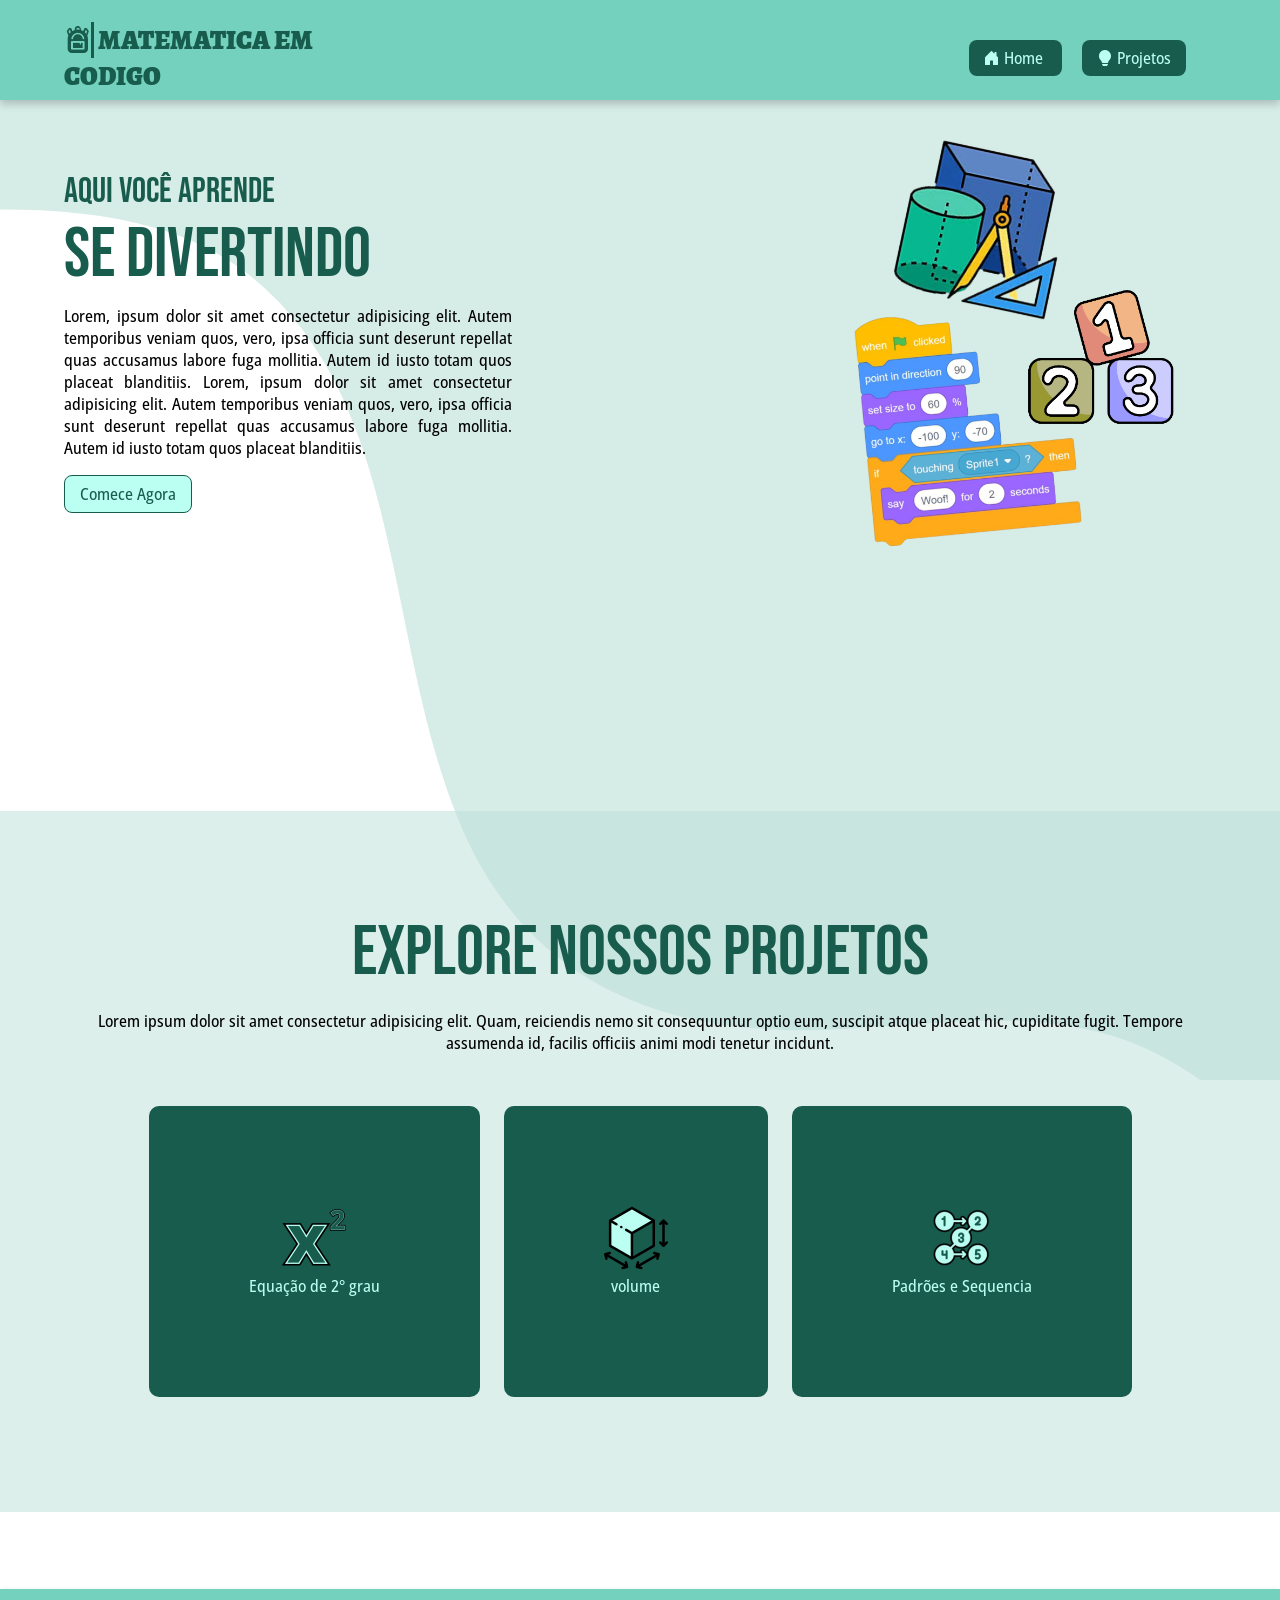
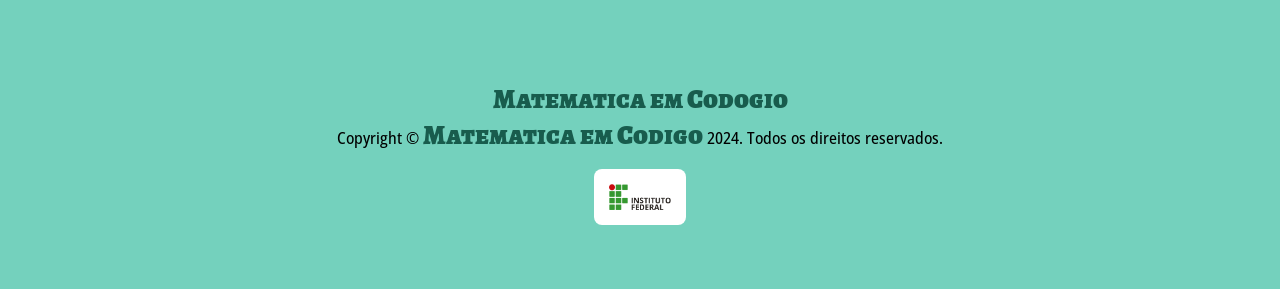
==== index.html @ 3abadbde "Matematica em codigo" ====
<!DOCTYPE html>
<html lang="pt-br">

<head>
    <meta charset="UTF-8">
    <meta name="viewport" content="width=device-width, initial-scale=1.0">
    <meta name="keywords" content="Matematica, codigo, scratch">
    <link rel="stylesheet" href="css/styles.css">
    <link rel="stylesheet" href="https://cdn.jsdelivr.net/npm/bootstrap-icons@1.11.3/font/bootstrap-icons.min.css">
    <title>Matematica em Codigo</title>

</head>

<body>
    <nav class="navbar">
        <div class="logo">
            <a href="index.html">
                <h1>
                    <span class="icon-logo"><i class="bi bi-backpack3-fill"></i></i></span>
                    <span>Matematica em codigo</span>
                </h1> 
            </a>
        </div>
        <div class="botoes">
            <a href="#" >
                <span class="icon"><i class="bi bi-house-door-fill"></i></i></span>
                <span class="text">Home</span>
            </a>
            <a href="#">
                <span class="icon"><i class="bi bi-lightbulb-fill"></i></span>
                <span class="text">Projetos</span>
            </a>
        </div>
    </nav>
    
    <header class="header">
        <div class="headline">
            <h2>
                aqui você aprende 
            </h2>
            <h2 id="destacado">
                se divertindo
            </h2>
            <p>Lorem, ipsum dolor sit amet consectetur adipisicing elit. 
                Autem temporibus veniam quos, vero, ipsa officia sunt deserunt 
                repellat quas accusamus labore fuga mollitia.
                Autem id iusto totam quos placeat blanditiis.
                Lorem, ipsum dolor sit amet consectetur adipisicing elit. 
                Autem temporibus veniam quos, vero, ipsa officia sunt deserunt 
                repellat quas accusamus labore fuga mollitia.
                Autem id iusto totam quos placeat blanditiis.</p>
            <a href="#">Comece Agora</a>
        </div>
        <div class="img-headline">
            <img style="max-width: 60%;" src="img/img-fundo.png" alt="">
        </div>
    </header>
    
    <section class="section">
        <div class="section-tittle">
            <h2>Explore nossos projetos</h2>
            <p>Lorem ipsum dolor sit amet consectetur adipisicing elit. Quam, 
            reiciendis nemo sit consequuntur optio eum, suscipit atque placeat hic, 
            cupiditate fugit. Tempore assumenda id, facilis officiis animi modi tenetur incidunt.</p>
        </div>
        <nav class="nav-projetos">
            <a href="#">
                <span><img src="img/icon-projeto-01.png" alt=""></i></span><br>
                <span>Equação de 2° grau</span>
            </a>
            <a href="#">
                <span><img src="img/icon-projeto-02.png" alt=""></span><br>
                <span>volume</span>
            </a>
            <a href="#">
                <span><img src="img/icon-projeto-03.png" alt=""></span><br>
                <span>Padrões e Sequencia</span>
            </a>
        </nav>
    </section>

    <footer>
        <div class="logo-footer">
            <h2 class="logo-f">Matematica em Codogio</h2>
            <p>Copyright © <span class="logo-f">Matematica em Codigo</span> 2024. Todos os direitos reservados.
            </p>
            <span><img src="img/IF-sertao.png" alt=""></span><br>
        </div>
    </footer>
</body>

</html>
---- css/styles.css ----
@import url('https://fonts.googleapis.com/css2?family=Alegreya+SC:ital,wght@0,400;0,500;0,700;0,800;0,900;1,400;1,500;1,700;1,800;1,900&family=Bebas+Neue&family=Open+Sans:ital,wdth,wght@0,87.5,700;1,87.5,700&display=swap');

*{
    box-sizing: border-box;
}

:root {
    --background-barra-lateral: #74D1BD;
    --cor-dos-botoes: black;
    --cor-botoes: #bafff1;
    --background-botoes: #185c4d;
    --backgroud-projetos-2-tela: #74D1BD;
    --background-cor-de-fundo: #9cdacd;
}

html{
    font-family: "Open Sans", sans-serif;
    font-optical-sizing: auto;
    font-weight: 500;
    font-style: normal;
    font-variation-settings:"wdth" 87.5;
}

body{
    margin: 0;
    background-image: url("../img/img-fundo01.svg");
    background-repeat: no-repeat;
}

a{
    text-decoration: none;
}


.container{
    max-width: 1920px;
    width: 100%;
}

/* EDITANDO A NAV-BAR DO SITE*/
.navbar{
    display: flex;
    height: 100px;
    width: 100%;
    background-color: var(--background-barra-lateral);
    flex-flow: row wrap;
    justify-content: center;
    align-items: center;
    box-shadow: 0 4px 8px rgba(0, 0, 0, 0.2);
    position: fixed;
    top: 0;
 
}

.logo {
    flex: 25%;
    margin-left: 5%;
    /* border: 1px solid black; */
    text-align: left;
    text-transform: uppercase;
    flex-direction: row;
}

.botoes{
    flex: 65%;
    /* border: 1px solid green; */
    text-align: right;
    padding: 20px;
    margin-right: 5%;
}

.icon-logo {
    border-right: 3px solid var(--background-botoes);
    /* border: 1px solid black; */
}

.logo h1 {
    font-family: "Alegreya SC", serif;
    font-weight: 900;
    font-style: normal;
    font-size: 27px;
    color: var(--background-botoes);
    /* border: 1px solid black; */
}

.botoes a {
    background-color: var(--background-botoes);
    margin: 10px;
    padding: 7px 15px;
    border-radius: 8px;
    color: var(--cor-botoes);
}

.botoes a:hover {
    background-color: var(--cor-botoes);
    padding: 7px 15px;
    font-size: 18px;
    color: var(--background-botoes);
    transition: 300ms;
    border: 1px solid var(--background-botoes);
}

/*PARA ADAPTAR OS BOTÕES PARA O LAYOUT PRO CELULAR*/
@media screen and (max-width: 1000px){
    .navbar {
        height: 150px;
    }

    .logo {
        margin-left: 0;
        text-align: center;
        /* border: 1px solid black; */
    }

    .logo h1 {
        padding: 0;
        display: inline;
        /* border: 1px solid black; */
    }

    .botoes {
        flex: 80%;
        text-align: right;
        margin-right: 0;
        padding: 5px;
        /* border: 1px solid black; */
    }
}

@media screen and (max-width: 740px){
    
    .logo {
        margin-left: 0;
        text-align: center;
    }

    .logo h1 {
        padding: 0;
    }

    .botoes {
        flex: 80%;
        text-align: center;
        margin-right: 0;
        padding: 5px;
    }
}

/*BACKGROUDN DA PRIMEIRA TELA*/
.header {
    display: flex;
    flex-flow: row wrap;
    justify-content: center;
    align-items: center;
    margin-top: 10%;
}

.headline {
    flex: 35%;
    margin-left: 5%;
    /* border: 1px solid black; */
    justify-content: center;
    align-items: center;
}

.img-headline{
    flex: 55%;
    margin-right: 5%;
    /* border: 1px solid black; */
    text-align: right;
}

.headline h2 {
    font-weight: 900;
    font-size: 35px;
    color: var(--background-botoes);
    padding: 0;
    margin: 0;

    font-family: "Bebas Neue", sans-serif;
    font-weight: 400;
    font-style: normal;
}

#destacado {
    font-size: 70px;
}

.headline p {
    margin-top: 8px;
    text-align: justify;
}

.headline a {
    display: inline-block;
    background-color: var(--cor-botoes);
    border-radius: 8px;
    border: 1px solid var(--background-botoes);
    color: var(--background-botoes);
    padding: 7px 15px;
}

.headline a:hover {
    background-color: var(--background-botoes);
    color: var(--cor-botoes);
    transition: 300ms;
    font-size: 18px;
}

@media screen and (max-width:1024px) {
    .headline {
       margin-left: 2%;
       margin-right: 2%;
       margin-top: 160px;
    }

    .img-headline {
        margin-top: 12px;
        margin-right: 2%;
        margin-left: 2%;
        text-align: center;
    }

    .headline h2 {
        font-size: 25px;
    }

    #destacado {
        font-size: 50px;
    }

}

/*SEGUNDA PAGINA DO SITE*/

.section {
    display: flex;
    background-color: rgba(187, 223, 215, 0.5);
    flex-flow: row wrap;
    margin-top: 20%;
    justify-content: center;
    align-items: center;
    /* border: 1px solid black; */
}

.section-tittle{
    flex: 100%;
    justify-content: center;
    align-items: center;
    margin-bottom: 2%;
    /* border: 1px solid black; */
    margin-left: 5%;
    margin-right: 5%;
}

.section-tittle h2 {
    padding-top: 100px;
    text-align: center;
    color: var(--background-botoes);
    font-size: 70px;
    margin: 0;
    /* border: 1px solid black; */
    margin-bottom: 15px;

    font-family: "Bebas Neue", sans-serif;
    font-weight: 400;
    font-style: normal;
}

.section-tittle p {
    margin-top: 8px;
    text-align: center;
    /* border: 1px solid black; */
}

.nav-projetos{
    flex: 100%;
    /* border: 1px solid black; */
    margin-left: 5%;
    margin-right: 5%;
    text-align: center;
}

.nav-projetos a {
    display: inline-block;
    margin: 10px;
    background-color: var(--background-botoes);
    color: var(--cor-botoes);
    padding: 100px;
    border-radius: 10px;
    margin-bottom: 10%;
}

.nav-projetos a:hover {
    border: 1px solid var(--background-botoes);
    background-color: var(--cor-botoes);
    color: var(--background-botoes);
    padding: 120px;
    transition: 300ms;
    font-size: 20px;
}

@media screen and (max-width: 740px){
    .section-tittle, .nav-projetos{
        margin-left: 2%;
        margin-right: 2%;
    }

    .section-tittle h2 {
        text-align: center;
        color: var(--background-botoes);
        font-size: 50px;
        margin: 0;
    }

    .section-tittle p {
        text-align: justify;
    }

}

footer {
    margin-top: 6%;
    height: 300px;
    background-color: var(--background-barra-lateral);
    box-shadow: 0 4px 8px rgba(0, 0, 0, 0.2);
    display: flex;
    flex-direction: column;
}

.logo-footer {
    padding-top: 70px;
    text-align: center;
    /* border: 1px solid black; */
    margin-left: 5%;
    margin-right: 5%;
}

.logo-f {
    font-family: "Alegreya SC", serif;
    font-weight: 900;
    font-style: normal;
    font-size: 27px;
    color: var(--background-botoes);
    /* border: 1px solid black; */
}

.logo-footer h2 {
    margin-bottom: 0;
}

.logo-footer p {
    margin-top: 0;
}

.logo-footer img{
    max-width: 8%;
    background-color: white;
    padding: 15px;
    border-radius: 8px;
}

@media screen and (max-width: 740px) {
    footer {
        margin-top: 25%;
        height: 200px;
    }
    
    .logo-footer {
        padding-top: 8px;
    }
    
    .logo-f {
        font-size: 15px;
    }

    .logo-footer img {
        max-width: 40%;
    }
}
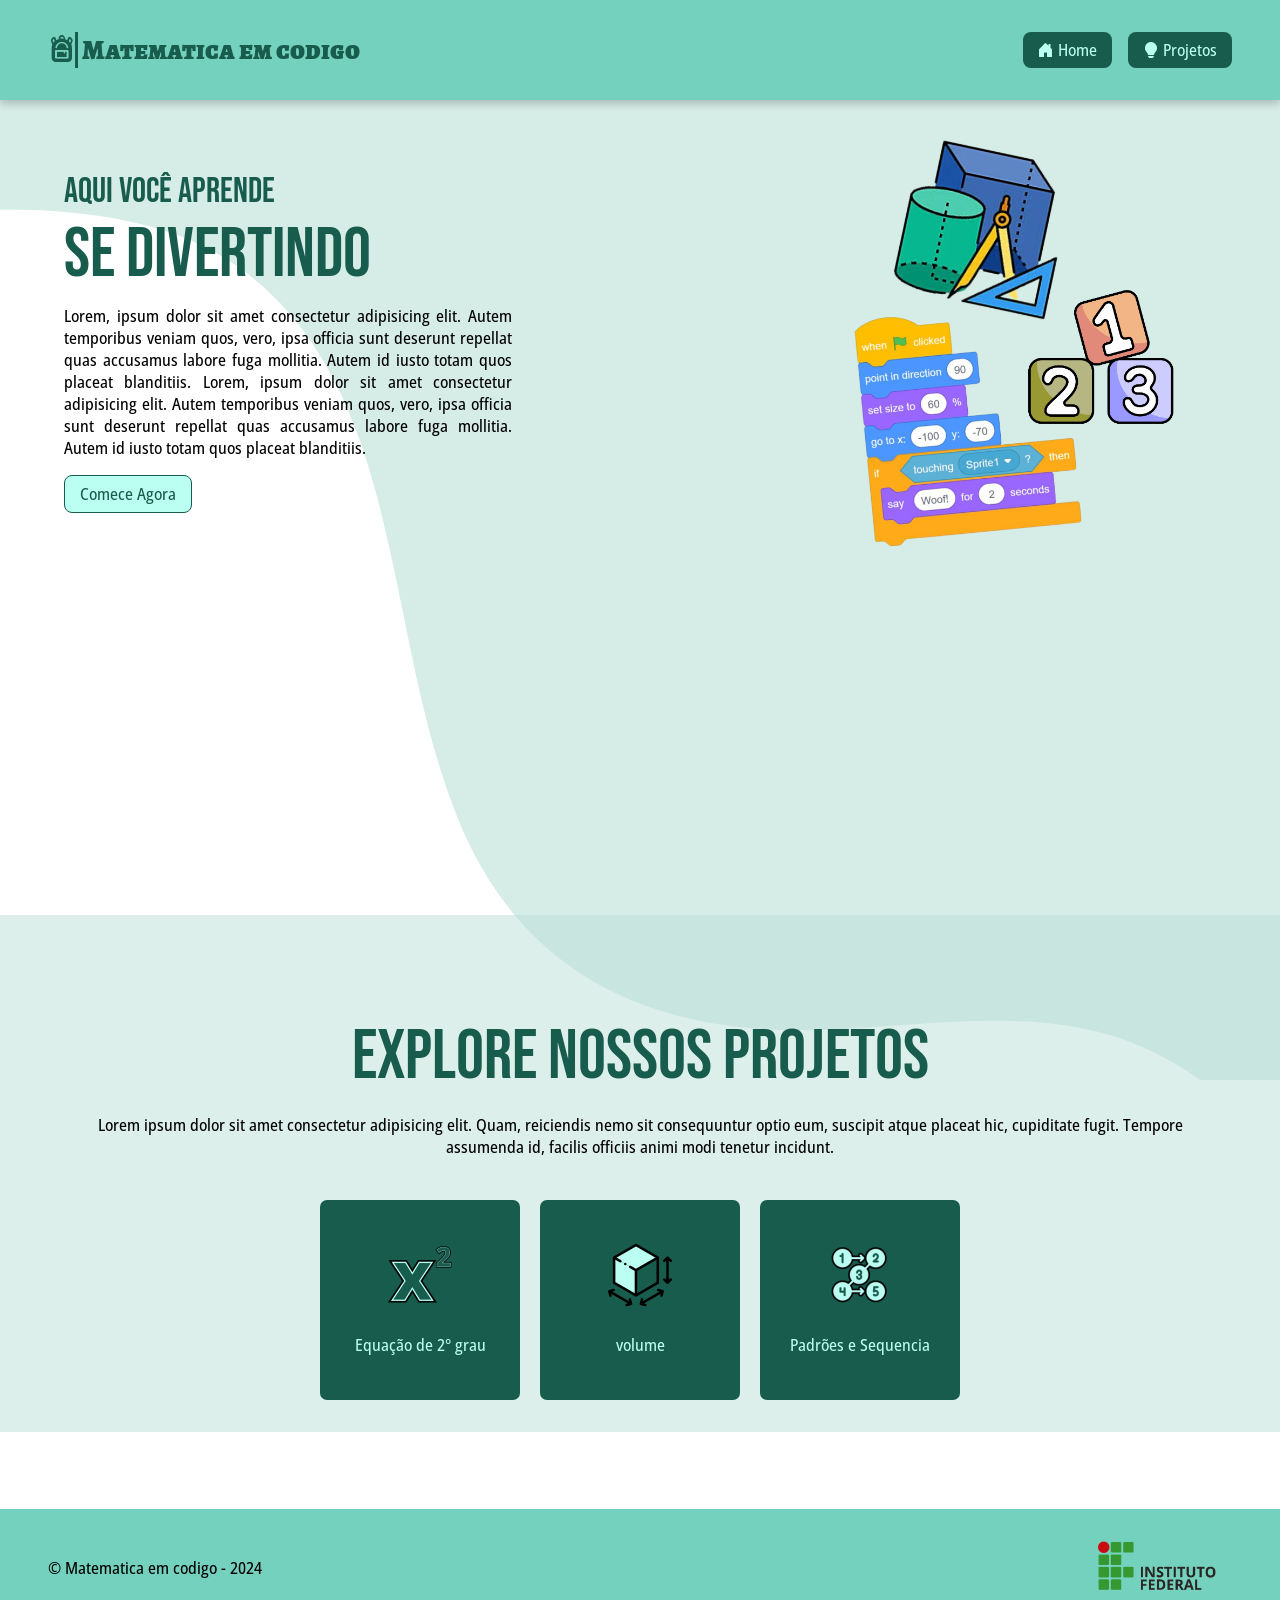
==== commit 92aebbd9: "Matematica em codigo" ====
--- a/index.html
+++ b/index.html
@@ -80,12 +80,14 @@
     </section>
 
     <footer>
-        <div class="logo-footer">
-            <h2 class="logo-f">Matematica em Codogio</h2>
-            <p>Copyright © <span class="logo-f">Matematica em Codigo</span> 2024. Todos os direitos reservados.
+
+            <p>
+                &copy; Matematica em codigo - 2024
             </p>
-            <span><img src="img/IF-sertao.png" alt=""></span><br>
-        </div>
+            <div id="logo-if">
+                <img src="img/IF-sertao.png" alt="">
+            </div>
+
     </footer>
 </body>
 
--- a/css/styles.css
+++ b/css/styles.css
@@ -40,33 +40,16 @@
 /* EDITANDO A NAV-BAR DO SITE*/
 .navbar{
     display: flex;
+    justify-content: space-between;
+    align-items: center;
+    padding-inline: 3em;
     height: 100px;
     width: 100%;
     background-color: var(--background-barra-lateral);
-    flex-flow: row wrap;
-    justify-content: center;
-    align-items: center;
     box-shadow: 0 4px 8px rgba(0, 0, 0, 0.2);
     position: fixed;
     top: 0;
  
-}
-
-.logo {
-    flex: 25%;
-    margin-left: 5%;
-    /* border: 1px solid black; */
-    text-align: left;
-    text-transform: uppercase;
-    flex-direction: row;
-}
-
-.botoes{
-    flex: 65%;
-    /* border: 1px solid green; */
-    text-align: right;
-    padding: 20px;
-    margin-right: 5%;
 }
 
 .icon-logo {
@@ -83,9 +66,13 @@
     /* border: 1px solid black; */
 }
 
+.botoes {
+    display: flex;
+    gap: 1em;
+}
+
 .botoes a {
     background-color: var(--background-botoes);
-    margin: 10px;
     padding: 7px 15px;
     border-radius: 8px;
     color: var(--cor-botoes);
@@ -93,56 +80,28 @@
 
 .botoes a:hover {
     background-color: var(--cor-botoes);
-    padding: 7px 15px;
     font-size: 18px;
     color: var(--background-botoes);
     transition: 300ms;
     border: 1px solid var(--background-botoes);
 }
 
-/*PARA ADAPTAR OS BOTÕES PARA O LAYOUT PRO CELULAR*/
-@media screen and (max-width: 1000px){
+@media screen and (width < 700px) {
+
     .navbar {
-        height: 150px;
-    }
-
-    .logo {
-        margin-left: 0;
-        text-align: center;
-        /* border: 1px solid black; */
-    }
-
+        flex-direction: column;
+        height: 140px;
+        justify-content: center;
+    }
+
+    .botoes {
+        margin-top: -10px;
+    }
+}
+
+@media screen and (width <= 400px) {
     .logo h1 {
-        padding: 0;
-        display: inline;
-        /* border: 1px solid black; */
-    }
-
-    .botoes {
-        flex: 80%;
-        text-align: right;
-        margin-right: 0;
-        padding: 5px;
-        /* border: 1px solid black; */
-    }
-}
-
-@media screen and (max-width: 740px){
-    
-    .logo {
-        margin-left: 0;
-        text-align: center;
-    }
-
-    .logo h1 {
-        padding: 0;
-    }
-
-    .botoes {
-        flex: 80%;
-        text-align: center;
-        margin-right: 0;
-        padding: 5px;
+        font-size: 6vw;
     }
 }
 
@@ -207,11 +166,12 @@
     font-size: 18px;
 }
 
-@media screen and (max-width:1024px) {
+@media screen and (max-width:1000px) {
     .headline {
        margin-left: 2%;
        margin-right: 2%;
        margin-top: 160px;
+       margin-bottom: 12vh;
     }
 
     .img-headline {
@@ -237,7 +197,7 @@
     display: flex;
     background-color: rgba(187, 223, 215, 0.5);
     flex-flow: row wrap;
-    margin-top: 20%;
+    margin-top: 40vh;
     justify-content: center;
     align-items: center;
     /* border: 1px solid black; */
@@ -274,33 +234,45 @@
 }
 
 .nav-projetos{
+    display: flex;
+    align-items: center;
+    justify-content: center;
     flex: 100%;
     /* border: 1px solid black; */
     margin-left: 5%;
     margin-right: 5%;
     text-align: center;
+    gap: 20px;
+    margin-bottom: 2em;
+    flex-wrap: wrap;
 }
 
 .nav-projetos a {
-    display: inline-block;
-    margin: 10px;
     background-color: var(--background-botoes);
     color: var(--cor-botoes);
-    padding: 100px;
-    border-radius: 10px;
-    margin-bottom: 10%;
+    display: flex;
+    align-items: center;
+    justify-content: center;
+    width: 200px;
+    height: 200px;
+    flex-direction: column;
+    border-radius: 7px;
+    transition: .5s;
 }
 
 .nav-projetos a:hover {
     border: 1px solid var(--background-botoes);
     background-color: var(--cor-botoes);
     color: var(--background-botoes);
-    padding: 120px;
-    transition: 300ms;
-    font-size: 20px;
+    width: 220px;
+    height: 220px;
 }
 
 @media screen and (max-width: 740px){
+    .section {
+        margin-top: 35vh;
+    }
+   
     .section-tittle, .nav-projetos{
         margin-left: 2%;
         margin-right: 2%;
@@ -320,66 +292,30 @@
 }
 
 footer {
+    width: 100%;
     margin-top: 6%;
-    height: 300px;
     background-color: var(--background-barra-lateral);
     box-shadow: 0 4px 8px rgba(0, 0, 0, 0.2);
     display: flex;
-    flex-direction: column;
-}
-
-.logo-footer {
-    padding-top: 70px;
-    text-align: center;
-    /* border: 1px solid black; */
-    margin-left: 5%;
-    margin-right: 5%;
-}
-
-.logo-f {
-    font-family: "Alegreya SC", serif;
-    font-weight: 900;
-    font-style: normal;
-    font-size: 27px;
-    color: var(--background-botoes);
-    /* border: 1px solid black; */
-}
-
-.logo-footer h2 {
-    margin-bottom: 0;
-}
-
-.logo-footer p {
-    margin-top: 0;
-}
-
-.logo-footer img{
-    max-width: 8%;
-    background-color: white;
-    padding: 15px;
-    border-radius: 8px;
-}
-
-@media screen and (max-width: 740px) {
+    justify-content: space-between;
+    align-items: center;
+    padding: 1em;
+    padding-inline: 3em;
+}
+
+footer #logo-if img{
+    width: 150px;
+    padding: 1em;
+    border-radius: 10px;
+}
+
+@media screen and (width < 422px) {
     footer {
-        margin-top: 25%;
-        height: 200px;
-    }
-    
-    .logo-footer {
-        padding-top: 8px;
-    }
-    
-    .logo-f {
-        font-size: 15px;
-    }
-
-    .logo-footer img {
-        max-width: 40%;
-    }
-}
-
-
-
-
-
+        flex-direction: column;
+        align-items: center;
+    }
+}
+
+ 
+
+
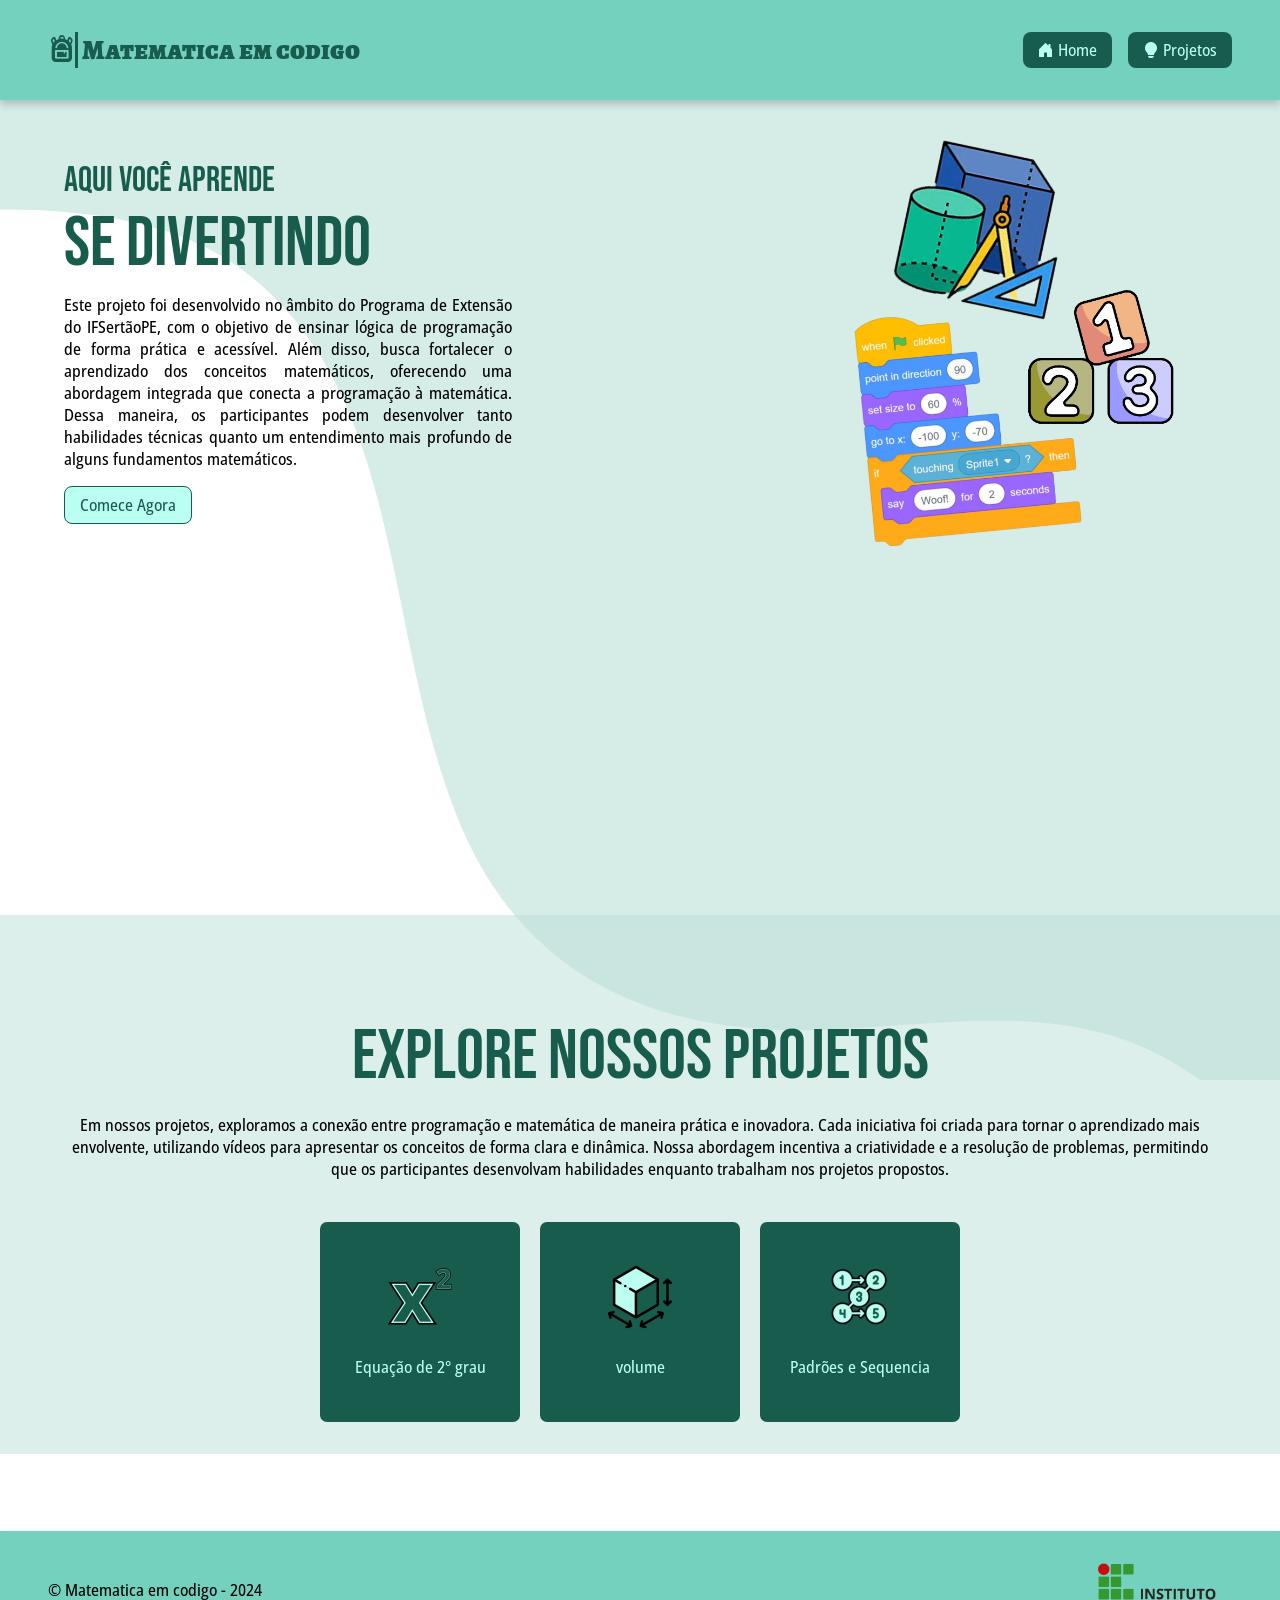
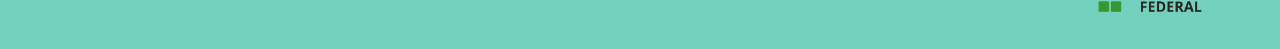
==== commit 6e3656b7: "Matematica em codigo" ====
--- a/index.html
+++ b/index.html
@@ -41,14 +41,12 @@
             <h2 id="destacado">
                 se divertindo
             </h2>
-            <p>Lorem, ipsum dolor sit amet consectetur adipisicing elit. 
-                Autem temporibus veniam quos, vero, ipsa officia sunt deserunt 
-                repellat quas accusamus labore fuga mollitia.
-                Autem id iusto totam quos placeat blanditiis.
-                Lorem, ipsum dolor sit amet consectetur adipisicing elit. 
-                Autem temporibus veniam quos, vero, ipsa officia sunt deserunt 
-                repellat quas accusamus labore fuga mollitia.
-                Autem id iusto totam quos placeat blanditiis.</p>
+            <p>Este projeto foi desenvolvido no âmbito do Programa de Extensão do IFSertãoPE, 
+                com o objetivo de ensinar lógica de programação de forma prática e acessível. 
+                Além disso, busca fortalecer o aprendizado dos conceitos matemáticos, 
+                oferecendo uma abordagem integrada que conecta a programação à matemática. 
+                Dessa maneira, os participantes podem desenvolver tanto habilidades técnicas
+                quanto um entendimento mais profundo de alguns fundamentos matemáticos.</p>
             <a href="#">Comece Agora</a>
         </div>
         <div class="img-headline">
@@ -59,12 +57,18 @@
     <section class="section">
         <div class="section-tittle">
             <h2>Explore nossos projetos</h2>
-            <p>Lorem ipsum dolor sit amet consectetur adipisicing elit. Quam, 
-            reiciendis nemo sit consequuntur optio eum, suscipit atque placeat hic, 
-            cupiditate fugit. Tempore assumenda id, facilis officiis animi modi tenetur incidunt.</p>
+            <p>
+                Em nossos projetos, exploramos a conexão entre programação e 
+                matemática de maneira prática e inovadora.
+                Cada iniciativa foi criada para tornar o aprendizado mais envolvente, 
+                utilizando vídeos para apresentar os conceitos de forma clara e dinâmica.
+                Nossa abordagem incentiva a criatividade e a resolução de problemas, 
+                permitindo que os participantes desenvolvam habilidades enquanto 
+                trabalham nos projetos propostos.
+            </p>
         </div>
         <nav class="nav-projetos">
-            <a href="#">
+            <a href="html/videos.html">
                 <span><img src="img/icon-projeto-01.png" alt=""></i></span><br>
                 <span>Equação de 2° grau</span>
             </a>
--- a/css/styles.css
+++ b/css/styles.css
@@ -1,44 +1,43 @@
-@import url('https://fonts.googleapis.com/css2?family=Alegreya+SC:ital,wght@0,400;0,500;0,700;0,800;0,900;1,400;1,500;1,700;1,800;1,900&family=Bebas+Neue&family=Open+Sans:ital,wdth,wght@0,87.5,700;1,87.5,700&display=swap');
-
-*{
+@import url("https://fonts.googleapis.com/css2?family=Alegreya+SC:ital,wght@0,400;0,500;0,700;0,800;0,900;1,400;1,500;1,700;1,800;1,900&family=Bebas+Neue&family=Open+Sans:ital,wdth,wght@0,87.5,700;1,87.5,700&display=swap");
+
+* {
     box-sizing: border-box;
 }
 
 :root {
-    --background-barra-lateral: #74D1BD;
+    --background-barra-lateral: #74d1bd;
     --cor-dos-botoes: black;
     --cor-botoes: #bafff1;
     --background-botoes: #185c4d;
-    --backgroud-projetos-2-tela: #74D1BD;
+    --backgroud-projetos-2-tela: #74d1bd;
     --background-cor-de-fundo: #9cdacd;
 }
 
-html{
+html {
     font-family: "Open Sans", sans-serif;
     font-optical-sizing: auto;
     font-weight: 500;
     font-style: normal;
-    font-variation-settings:"wdth" 87.5;
-}
-
-body{
+    font-variation-settings: "wdth" 87.5;
+}
+
+body {
     margin: 0;
     background-image: url("../img/img-fundo01.svg");
     background-repeat: no-repeat;
 }
 
-a{
+a {
     text-decoration: none;
 }
 
-
-.container{
+.container {
     max-width: 1920px;
     width: 100%;
 }
 
 /* EDITANDO A NAV-BAR DO SITE*/
-.navbar{
+.navbar {
     display: flex;
     justify-content: space-between;
     align-items: center;
@@ -49,7 +48,6 @@
     box-shadow: 0 4px 8px rgba(0, 0, 0, 0.2);
     position: fixed;
     top: 0;
- 
 }
 
 .icon-logo {
@@ -76,6 +74,9 @@
     padding: 7px 15px;
     border-radius: 8px;
     color: var(--cor-botoes);
+    transition: 300ms;
+
+    text-align: center;
 }
 
 .botoes a:hover {
@@ -87,7 +88,6 @@
 }
 
 @media screen and (width < 700px) {
-
     .navbar {
         flex-direction: column;
         height: 140px;
@@ -122,7 +122,7 @@
     align-items: center;
 }
 
-.img-headline{
+.img-headline {
     flex: 55%;
     margin-right: 5%;
     /* border: 1px solid black; */
@@ -157,6 +157,7 @@
     border: 1px solid var(--background-botoes);
     color: var(--background-botoes);
     padding: 7px 15px;
+    transition: 300ms;
 }
 
 .headline a:hover {
@@ -166,12 +167,12 @@
     font-size: 18px;
 }
 
-@media screen and (max-width:1000px) {
+@media screen and (max-width: 1000px) {
     .headline {
-       margin-left: 2%;
-       margin-right: 2%;
-       margin-top: 160px;
-       margin-bottom: 12vh;
+        margin-left: 2%;
+        margin-right: 2%;
+        margin-top: 160px;
+        margin-bottom: 12vh;
     }
 
     .img-headline {
@@ -188,7 +189,6 @@
     #destacado {
         font-size: 50px;
     }
-
 }
 
 /*SEGUNDA PAGINA DO SITE*/
@@ -203,7 +203,7 @@
     /* border: 1px solid black; */
 }
 
-.section-tittle{
+.section-tittle {
     flex: 100%;
     justify-content: center;
     align-items: center;
@@ -233,7 +233,7 @@
     /* border: 1px solid black; */
 }
 
-.nav-projetos{
+.nav-projetos {
     display: flex;
     align-items: center;
     justify-content: center;
@@ -257,7 +257,7 @@
     height: 200px;
     flex-direction: column;
     border-radius: 7px;
-    transition: .5s;
+    transition: 0.5s;
 }
 
 .nav-projetos a:hover {
@@ -268,12 +268,13 @@
     height: 220px;
 }
 
-@media screen and (max-width: 740px){
+@media screen and (max-width: 740px) {
     .section {
         margin-top: 35vh;
     }
-   
-    .section-tittle, .nav-projetos{
+
+    .section-tittle,
+    .nav-projetos {
         margin-left: 2%;
         margin-right: 2%;
     }
@@ -288,7 +289,6 @@
     .section-tittle p {
         text-align: justify;
     }
-
 }
 
 footer {
@@ -303,7 +303,7 @@
     padding-inline: 3em;
 }
 
-footer #logo-if img{
+footer #logo-if img {
     width: 150px;
     padding: 1em;
     border-radius: 10px;
@@ -316,6 +316,54 @@
     }
 }
 
- 
-
-
+#section-video {
+    display: flex;
+    align-items: center;
+    justify-content: center;
+
+    gap: 110px;
+
+    margin-left: 2%;
+    margin-right: 2%;
+}
+
+#video-iframe {
+    border-radius: 8px;
+    box-shadow: 0 4px 8px rgba(0, 0, 0, 0.5);
+}
+
+.titulo {
+    margin-top: 150px;
+
+    text-align: center;
+    color: var(--background-botoes);
+    font-size: 60px;
+
+    font-family: "Bebas Neue", sans-serif;
+    font-weight: 400;
+    font-style: normal;
+}
+
+#nav-botoes {
+    display: flex;
+    flex-direction: column;
+    border: 1px solid var(--background-botoes);
+    padding: 50px;
+    padding-top: 55px;
+    padding-bottom: 55px;
+    border-radius: 8px;
+
+    transform: scale(1.5);
+}
+
+#nav-botoes p {
+    font-family: "Bebas Neue", sans-serif;
+    font-style: normal;
+    font-size: large;
+    color: white;
+    background-color: black;
+
+    text-align: center;
+
+    margin-bottom: 0;
+}
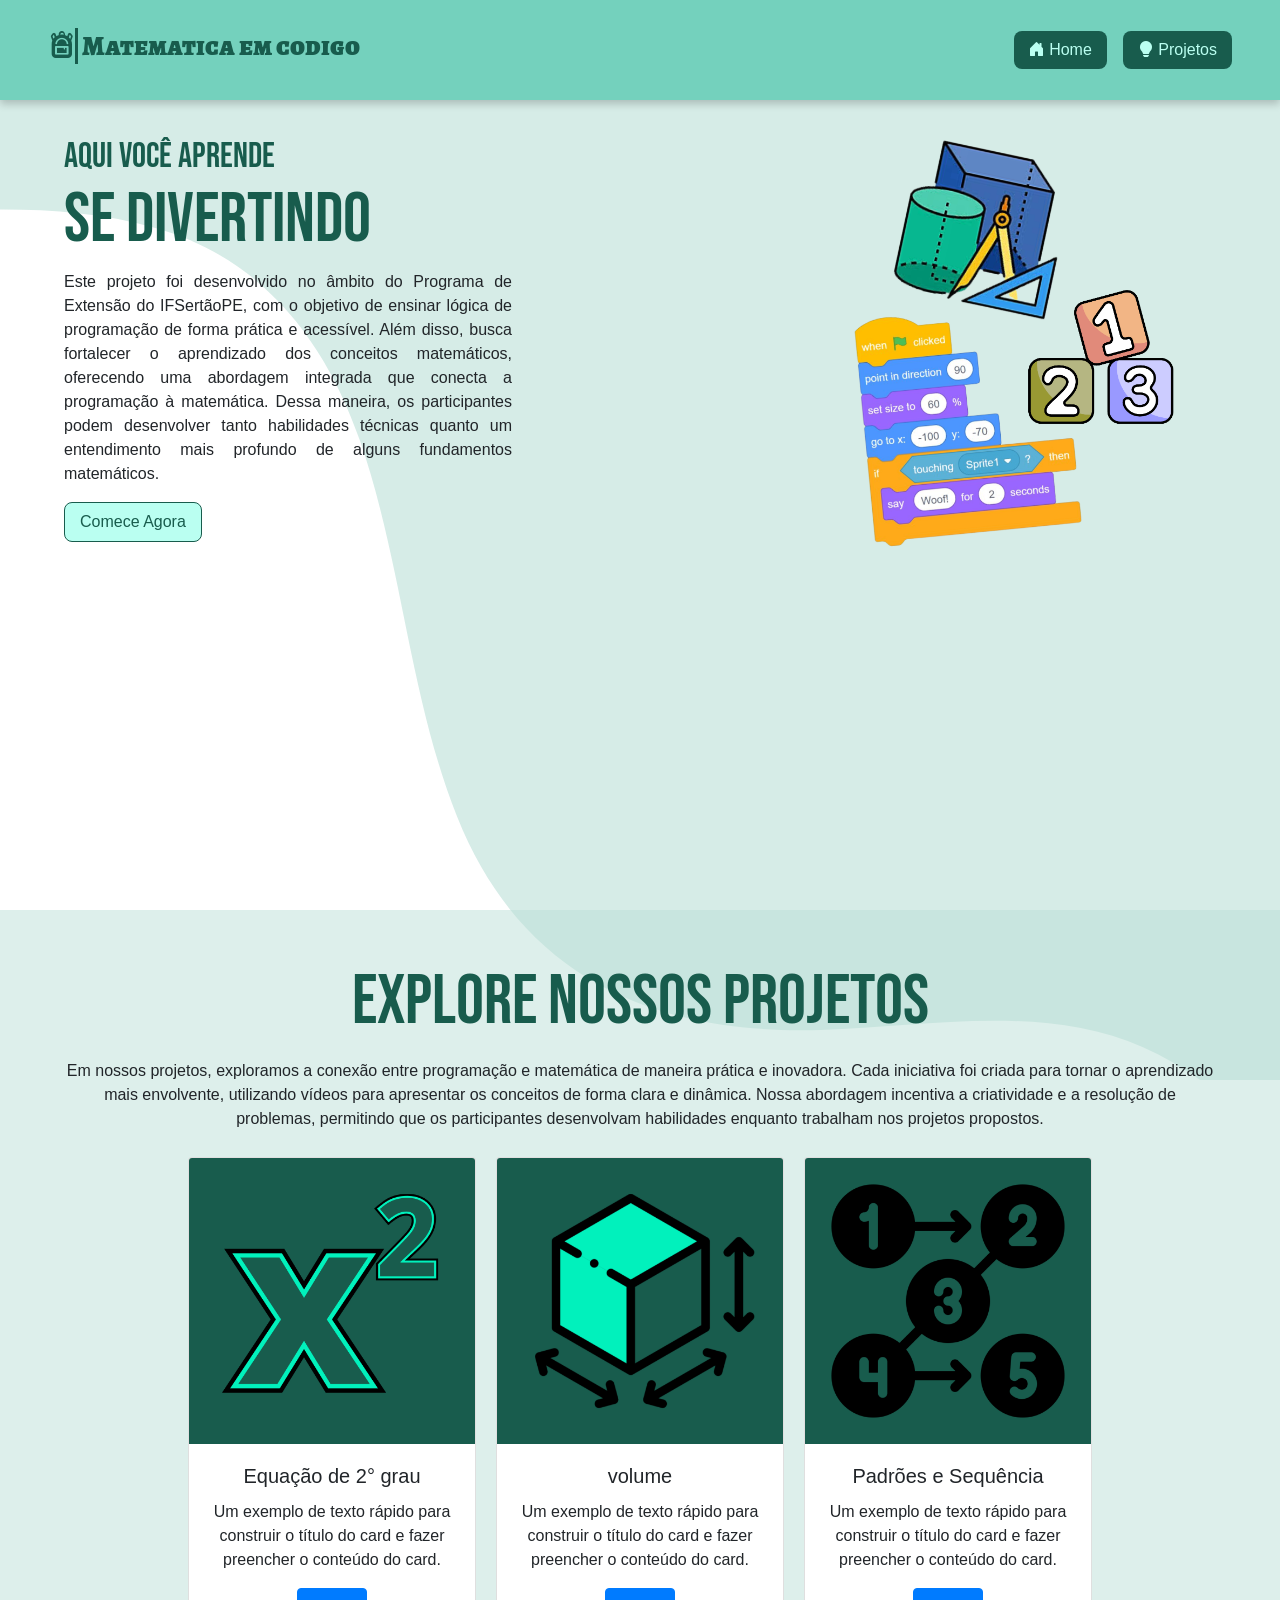
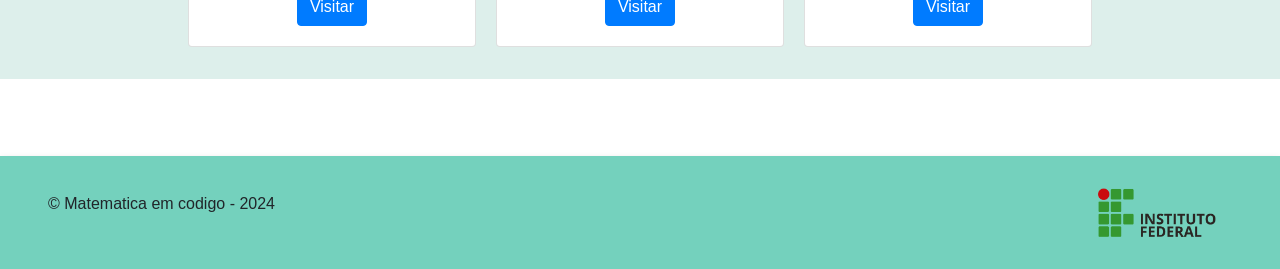
==== commit c3db417a: "Matematica em codigo" ====
--- a/index.html
+++ b/index.html
@@ -5,8 +5,10 @@
     <meta charset="UTF-8">
     <meta name="viewport" content="width=device-width, initial-scale=1.0">
     <meta name="keywords" content="Matematica, codigo, scratch">
+    
+    <link rel="stylesheet" href="https://cdn.jsdelivr.net/npm/bootstrap-icons@1.11.3/font/bootstrap-icons.min.css">
+    <link rel="stylesheet" href="https://stackpath.bootstrapcdn.com/bootstrap/4.1.3/css/bootstrap.min.css" integrity="sha384-MCw98/SFnGE8fJT3GXwEOngsV7Zt27NXFoaoApmYm81iuXoPkFOJwJ8ERdknLPMO" crossorigin="anonymous">
     <link rel="stylesheet" href="css/styles.css">
-    <link rel="stylesheet" href="https://cdn.jsdelivr.net/npm/bootstrap-icons@1.11.3/font/bootstrap-icons.min.css">
     <title>Matematica em Codigo</title>
 
 </head>
@@ -57,8 +59,7 @@
     <section class="section">
         <div class="section-tittle">
             <h2>Explore nossos projetos</h2>
-            <p>
-                Em nossos projetos, exploramos a conexão entre programação e 
+            <p class="card-text">Em nossos projetos, exploramos a conexão entre programação e 
                 matemática de maneira prática e inovadora.
                 Cada iniciativa foi criada para tornar o aprendizado mais envolvente, 
                 utilizando vídeos para apresentar os conceitos de forma clara e dinâmica.
@@ -67,20 +68,40 @@
                 trabalham nos projetos propostos.
             </p>
         </div>
+
+        
+        
         <nav class="nav-projetos">
-            <a href="html/videos.html">
-                <span><img src="img/icon-projeto-01.png" alt=""></i></span><br>
-                <span>Equação de 2° grau</span>
-            </a>
-            <a href="#">
-                <span><img src="img/icon-projeto-02.png" alt=""></span><br>
-                <span>volume</span>
-            </a>
-            <a href="#">
-                <span><img src="img/icon-projeto-03.png" alt=""></span><br>
-                <span>Padrões e Sequencia</span>
-            </a>
+            
+            <div class="card" style="width: 18rem;" class="nav-projetos">
+                <img class="card-img-top" src="img/icon-projeto-01 (2).png" alt="Imagem de capa do card">
+                <div class="card-body">
+                  <h5 class="card-title">Equação de 2° grau</h5>
+                  <p class="card-text">Um exemplo de texto rápido para construir o título do card e fazer preencher o conteúdo do card.</p>
+                  <a href="html/videos.html" class="btn btn-primary">Visitar</a>
+                </div>
+            </div>
+
+            <div class="card" style="width: 18rem;" class="nav-projetos">
+                <img class="card-img-top" src="img/icon-projeto-02 (2).png" alt="Imagem de capa do card">
+                <div class="card-body">
+                  <h5 class="card-title">volume</h5>
+                  <p class="card-text">Um exemplo de texto rápido para construir o título do card e fazer preencher o conteúdo do card.</p>
+                  <a href="html/videos.html" class="btn btn-primary">Visitar</a>
+                </div>
+            </div>
+
+            <div class="card" style="width: 18rem;" class="nav-projetos">
+                <img class="card-img-top" src="img/icon-projeto-03 (2).png" alt="Imagem de capa do card">
+                <div class="card-body">
+                  <h5 class="card-title">Padrões e Sequência</h5>
+                  <p class="card-text">Um exemplo de texto rápido para construir o título do card e fazer preencher o conteúdo do card.</p>
+                  <a href="html/videos.html" class="btn btn-primary">Visitar</a>
+                </div>
+            </div>
+
         </nav>
+
     </section>
 
     <footer>
@@ -93,6 +114,11 @@
             </div>
 
     </footer>
+
+    <script src="https://code.jquery.com/jquery-3.3.1.slim.min.js" integrity="sha384-q8i/X+965DzO0rT7abK41JStQIAqVgRVzpbzo5smXKp4YfRvH+8abtTE1Pi6jizo" crossorigin="anonymous"></script>
+    <script src="https://cdnjs.cloudflare.com/ajax/libs/popper.js/1.14.3/umd/popper.min.js" integrity="sha384-ZMP7rVo3mIykV+2+9J3UJ46jBk0WLaUAdn689aCwoqbBJiSnjAK/l8WvCWPIPm49" crossorigin="anonymous"></script>
+    <script src="https://stackpath.bootstrapcdn.com/bootstrap/4.1.3/js/bootstrap.min.js" integrity="sha384-ChfqqxuZUCnJSK3+MXmPNIyE6ZbWh2IMqE241rYiqJxyMiZ6OW/JmZQ5stwEULTy" crossorigin="anonymous"></script>
+
 </body>
 
 </html>
--- a/css/styles.css
+++ b/css/styles.css
@@ -77,6 +77,7 @@
     transition: 300ms;
 
     text-align: center;
+    text-decoration: none;
 }
 
 .botoes a:hover {
@@ -148,6 +149,7 @@
 .headline p {
     margin-top: 8px;
     text-align: justify;
+    
 }
 
 .headline a {
@@ -165,6 +167,8 @@
     color: var(--cor-botoes);
     transition: 300ms;
     font-size: 18px;
+
+    text-decoration: none;
 }
 
 @media screen and (max-width: 1000px) {
@@ -214,7 +218,7 @@
 }
 
 .section-tittle h2 {
-    padding-top: 100px;
+    padding-top: 50px;
     text-align: center;
     color: var(--background-botoes);
     font-size: 70px;
@@ -245,27 +249,6 @@
     gap: 20px;
     margin-bottom: 2em;
     flex-wrap: wrap;
-}
-
-.nav-projetos a {
-    background-color: var(--background-botoes);
-    color: var(--cor-botoes);
-    display: flex;
-    align-items: center;
-    justify-content: center;
-    width: 200px;
-    height: 200px;
-    flex-direction: column;
-    border-radius: 7px;
-    transition: 0.5s;
-}
-
-.nav-projetos a:hover {
-    border: 1px solid var(--background-botoes);
-    background-color: var(--cor-botoes);
-    color: var(--background-botoes);
-    width: 220px;
-    height: 220px;
 }
 
 @media screen and (max-width: 740px) {
@@ -333,9 +316,6 @@
 }
 
 .titulo {
-    margin-top: 150px;
-
-    text-align: center;
     color: var(--background-botoes);
     font-size: 60px;
 
@@ -346,7 +326,6 @@
 
 #nav-botoes {
     display: flex;
-    flex-direction: column;
     border: 1px solid var(--background-botoes);
     padding: 50px;
     padding-top: 55px;
@@ -367,3 +346,9 @@
 
     margin-bottom: 0;
 }
+
+.card-img-top {
+    width: 100%;
+    border-top-left-radius: calc(0.25rem - 1px);
+    border-top-right-radius: calc(0.25rem - 1px);
+}
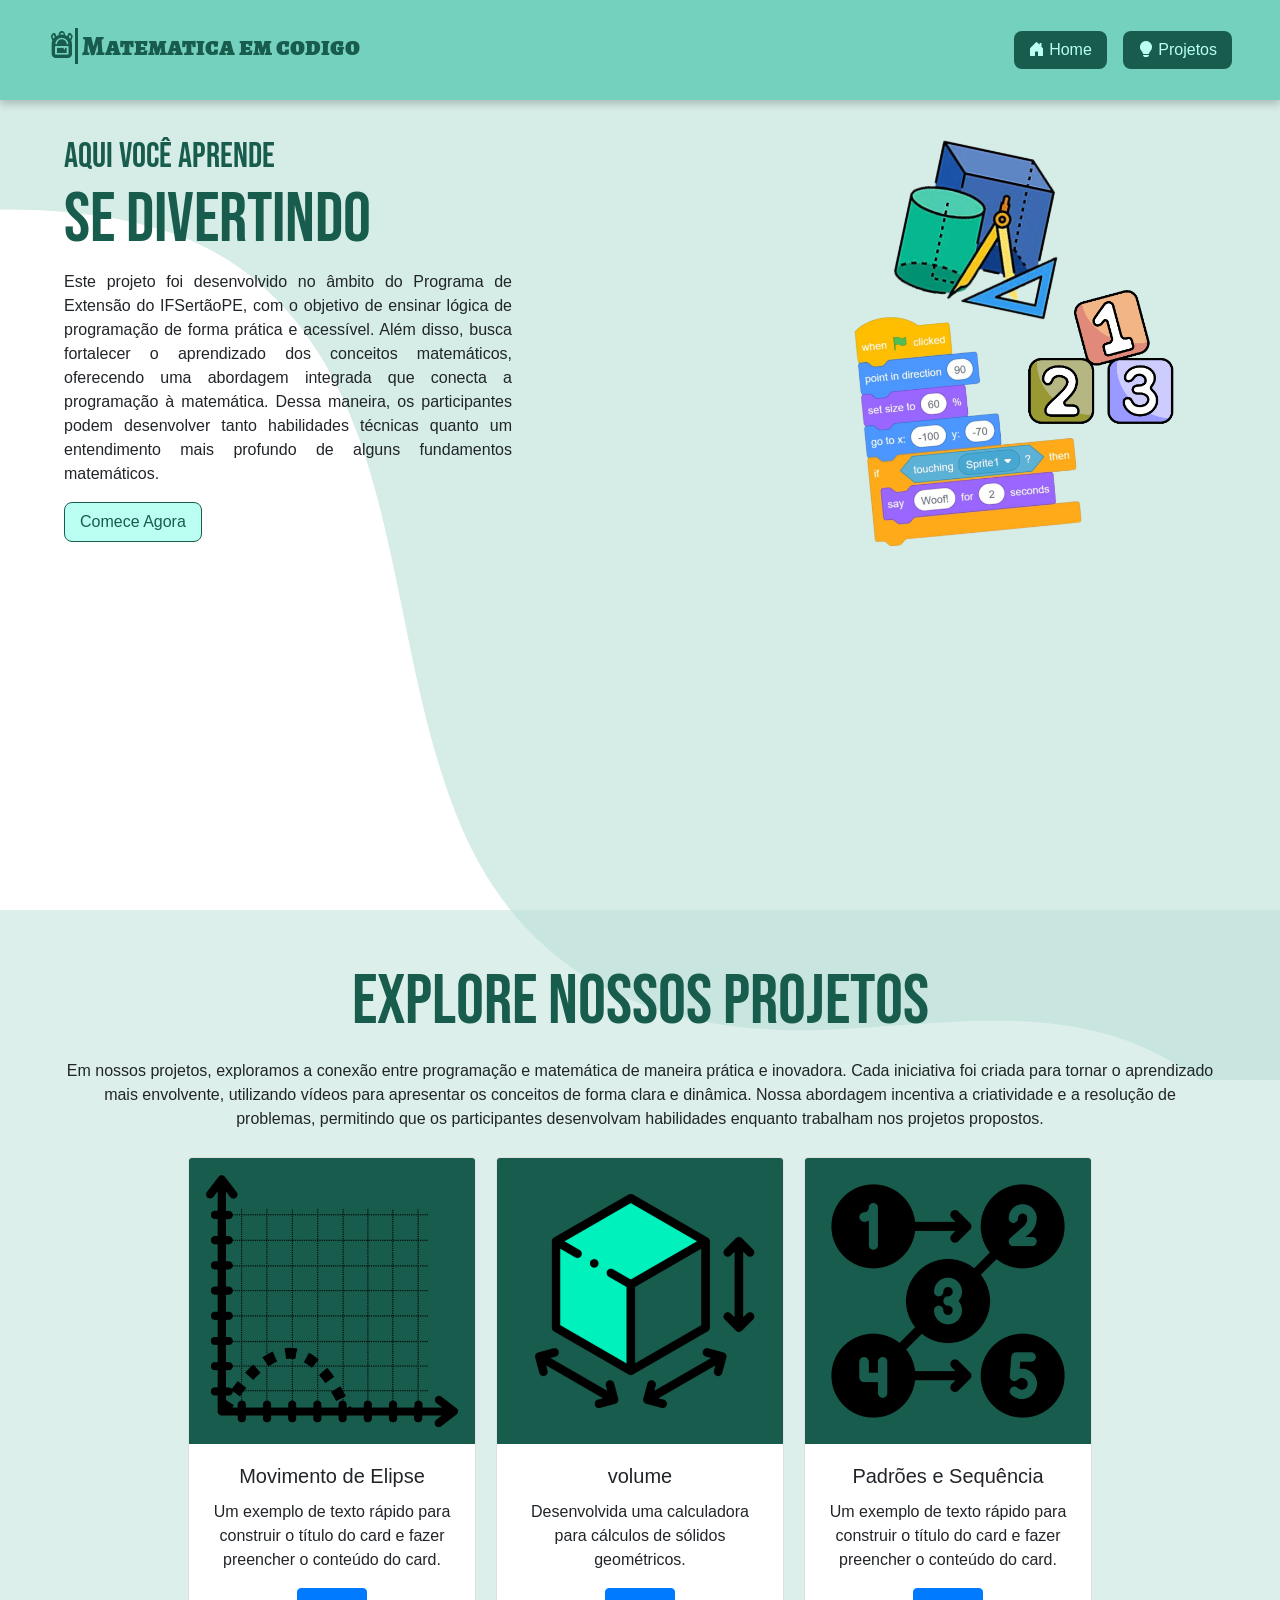
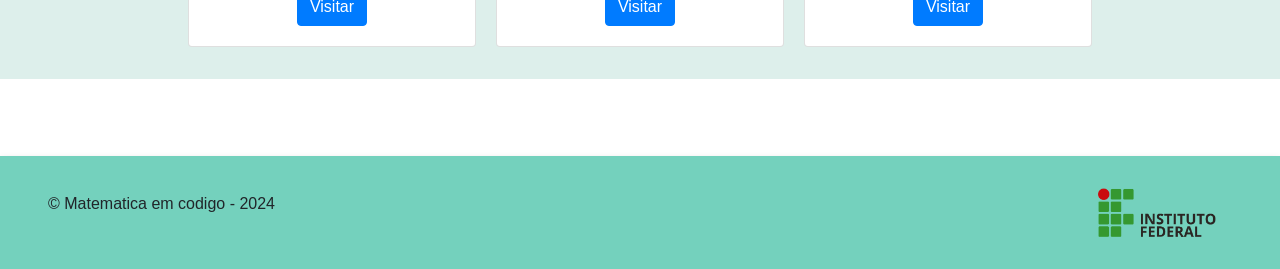
==== commit 35e8babc: "Reajuste final do site" ====
--- a/index.html
+++ b/index.html
@@ -76,9 +76,9 @@
             <div class="card" style="width: 18rem;" class="nav-projetos">
                 <img class="card-img-top" src="img/icon-projeto-01 (2).png" alt="Imagem de capa do card">
                 <div class="card-body">
-                  <h5 class="card-title">Equação de 2° grau</h5>
+                  <h5 class="card-title">Movimento de Elipse</h5>
                   <p class="card-text">Um exemplo de texto rápido para construir o título do card e fazer preencher o conteúdo do card.</p>
-                  <a href="html/videos.html" class="btn btn-primary">Visitar</a>
+                  <a href="html/movimentoDeElipse.html" class="btn btn-primary">Visitar</a>
                 </div>
             </div>
 
@@ -86,8 +86,8 @@
                 <img class="card-img-top" src="img/icon-projeto-02 (2).png" alt="Imagem de capa do card">
                 <div class="card-body">
                   <h5 class="card-title">volume</h5>
-                  <p class="card-text">Um exemplo de texto rápido para construir o título do card e fazer preencher o conteúdo do card.</p>
-                  <a href="html/videos.html" class="btn btn-primary">Visitar</a>
+                  <p class="card-text">Desenvolvida uma calculadora para cálculos de sólidos geométricos.</p>
+                  <a href="html/calculadoraDeVolume.html" class="btn btn-primary">Visitar</a>
                 </div>
             </div>
 
@@ -96,7 +96,7 @@
                 <div class="card-body">
                   <h5 class="card-title">Padrões e Sequência</h5>
                   <p class="card-text">Um exemplo de texto rápido para construir o título do card e fazer preencher o conteúdo do card.</p>
-                  <a href="html/videos.html" class="btn btn-primary">Visitar</a>
+                  <a href="html/PadroeseSequencia.html" class="btn btn-primary">Visitar</a>
                 </div>
             </div>
 
--- a/css/styles.css
+++ b/css/styles.css
@@ -48,6 +48,7 @@
     box-shadow: 0 4px 8px rgba(0, 0, 0, 0.2);
     position: fixed;
     top: 0;
+    z-index: 10;
 }
 
 .icon-logo {
@@ -62,6 +63,10 @@
     font-size: 27px;
     color: var(--background-botoes);
     /* border: 1px solid black; */
+}
+
+.logo a {
+    text-decoration: none;
 }
 
 .botoes {
@@ -149,7 +154,6 @@
 .headline p {
     margin-top: 8px;
     text-align: justify;
-    
 }
 
 .headline a {
@@ -160,6 +164,7 @@
     color: var(--background-botoes);
     padding: 7px 15px;
     transition: 300ms;
+
 }
 
 .headline a:hover {
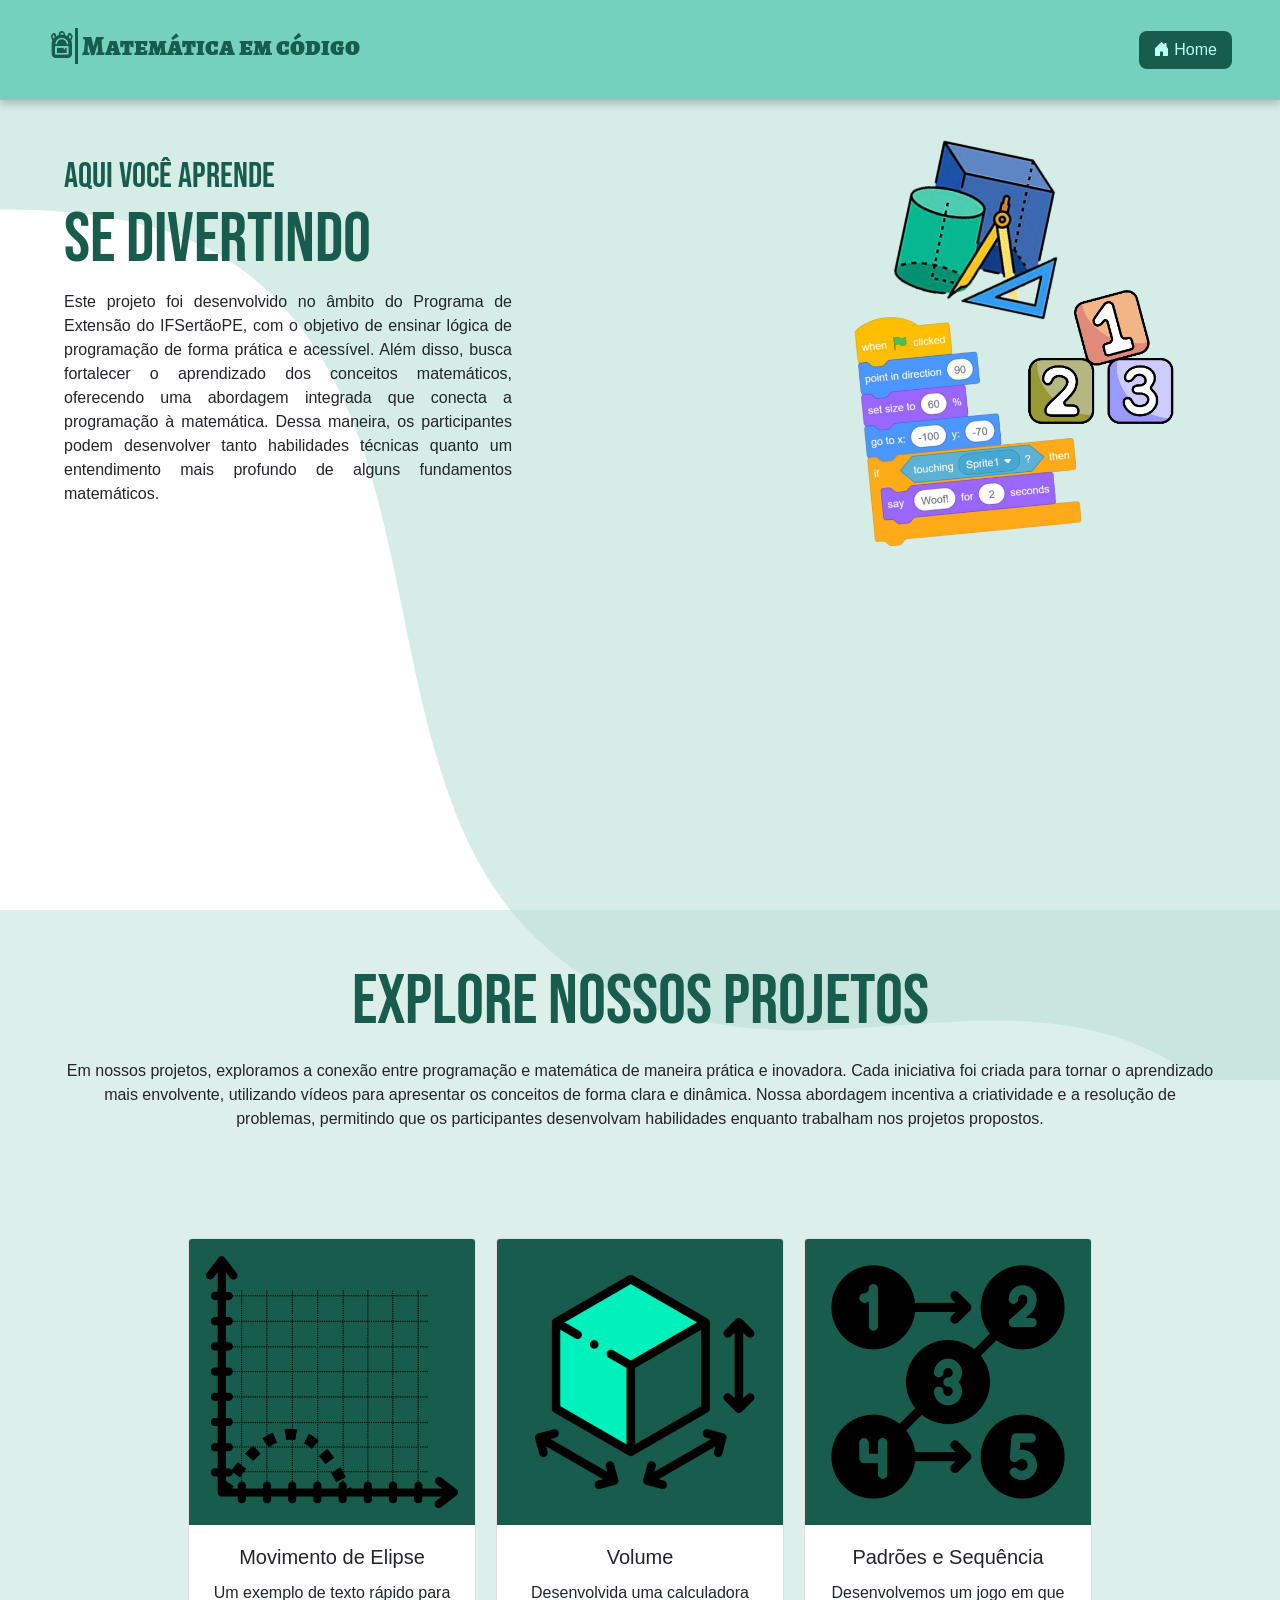
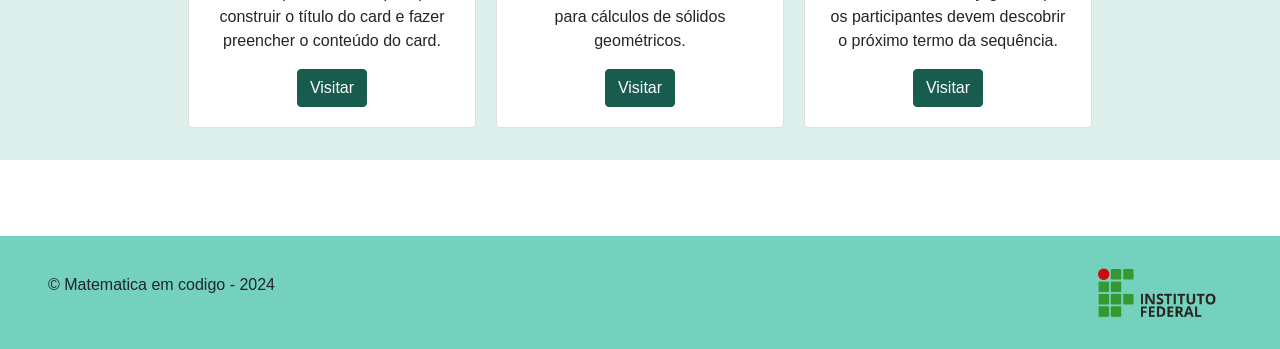
==== commit 08e3f8d0: "Colocado a descrição na pagina dos videos" ====
--- a/index.html
+++ b/index.html
@@ -19,18 +19,14 @@
             <a href="index.html">
                 <h1>
                     <span class="icon-logo"><i class="bi bi-backpack3-fill"></i></i></span>
-                    <span>Matematica em codigo</span>
+                    <span>Matemática em código</span>
                 </h1> 
             </a>
         </div>
         <div class="botoes">
-            <a href="#" >
+            <a href="index.html" >
                 <span class="icon"><i class="bi bi-house-door-fill"></i></i></span>
                 <span class="text">Home</span>
-            </a>
-            <a href="#">
-                <span class="icon"><i class="bi bi-lightbulb-fill"></i></span>
-                <span class="text">Projetos</span>
             </a>
         </div>
     </nav>
@@ -43,13 +39,16 @@
             <h2 id="destacado">
                 se divertindo
             </h2>
-            <p>Este projeto foi desenvolvido no âmbito do Programa de Extensão do IFSertãoPE, 
+            
+            <p>
+                Este projeto foi desenvolvido no âmbito do Programa de Extensão do IFSertãoPE, 
                 com o objetivo de ensinar lógica de programação de forma prática e acessível. 
                 Além disso, busca fortalecer o aprendizado dos conceitos matemáticos, 
                 oferecendo uma abordagem integrada que conecta a programação à matemática. 
                 Dessa maneira, os participantes podem desenvolver tanto habilidades técnicas
-                quanto um entendimento mais profundo de alguns fundamentos matemáticos.</p>
-            <a href="#">Comece Agora</a>
+                quanto um entendimento mais profundo de alguns fundamentos matemáticos.
+            </p>
+
         </div>
         <div class="img-headline">
             <img style="max-width: 60%;" src="img/img-fundo.png" alt="">
@@ -85,7 +84,7 @@
             <div class="card" style="width: 18rem;" class="nav-projetos">
                 <img class="card-img-top" src="img/icon-projeto-02 (2).png" alt="Imagem de capa do card">
                 <div class="card-body">
-                  <h5 class="card-title">volume</h5>
+                  <h5 class="card-title">Volume</h5>
                   <p class="card-text">Desenvolvida uma calculadora para cálculos de sólidos geométricos.</p>
                   <a href="html/calculadoraDeVolume.html" class="btn btn-primary">Visitar</a>
                 </div>
@@ -95,7 +94,7 @@
                 <img class="card-img-top" src="img/icon-projeto-03 (2).png" alt="Imagem de capa do card">
                 <div class="card-body">
                   <h5 class="card-title">Padrões e Sequência</h5>
-                  <p class="card-text">Um exemplo de texto rápido para construir o título do card e fazer preencher o conteúdo do card.</p>
+                  <p class="card-text">Desenvolvemos um jogo em que os participantes devem descobrir o próximo termo da sequência.</p>
                   <a href="html/PadroeseSequencia.html" class="btn btn-primary">Visitar</a>
                 </div>
             </div>
--- a/css/styles.css
+++ b/css/styles.css
@@ -27,7 +27,7 @@
     background-repeat: no-repeat;
 }
 
-a {
+.a {
     text-decoration: none;
 }
 
@@ -164,7 +164,6 @@
     color: var(--background-botoes);
     padding: 7px 15px;
     transition: 300ms;
-
 }
 
 .headline a:hover {
@@ -357,3 +356,44 @@
     border-top-left-radius: calc(0.25rem - 1px);
     border-top-right-radius: calc(0.25rem - 1px);
 }
+
+.card {
+    margin-top: 7%;
+}
+
+.nav-pills .nav-link.active,
+.nav-pills .show > .nav-link {
+    background-color: #185c4d;
+}
+
+.nav-link {
+    color: #185c4d;
+}
+
+.nav-link:hover {
+    color: var(--backgroud-projetos-2-tela);
+}
+
+.btn-primary {
+    background-color: #185c4d;
+    border-color: #185c4d;
+}
+
+.btn-primary:hover {
+    border-color: var(--backgroud-projetos-2-tela);
+    background-color: var(--backgroud-projetos-2-tela);
+    color: black;
+}
+
+.text-decoration-paragrafo {
+    text-transform: uppercase;
+    color: #185c4d;
+    font-weight: bolder;
+}
+
+.text-decoration-title {
+    color: #185c4d;
+    text-transform: uppercase;
+    font-size: 70px;
+    margin: 15px 15px;
+}
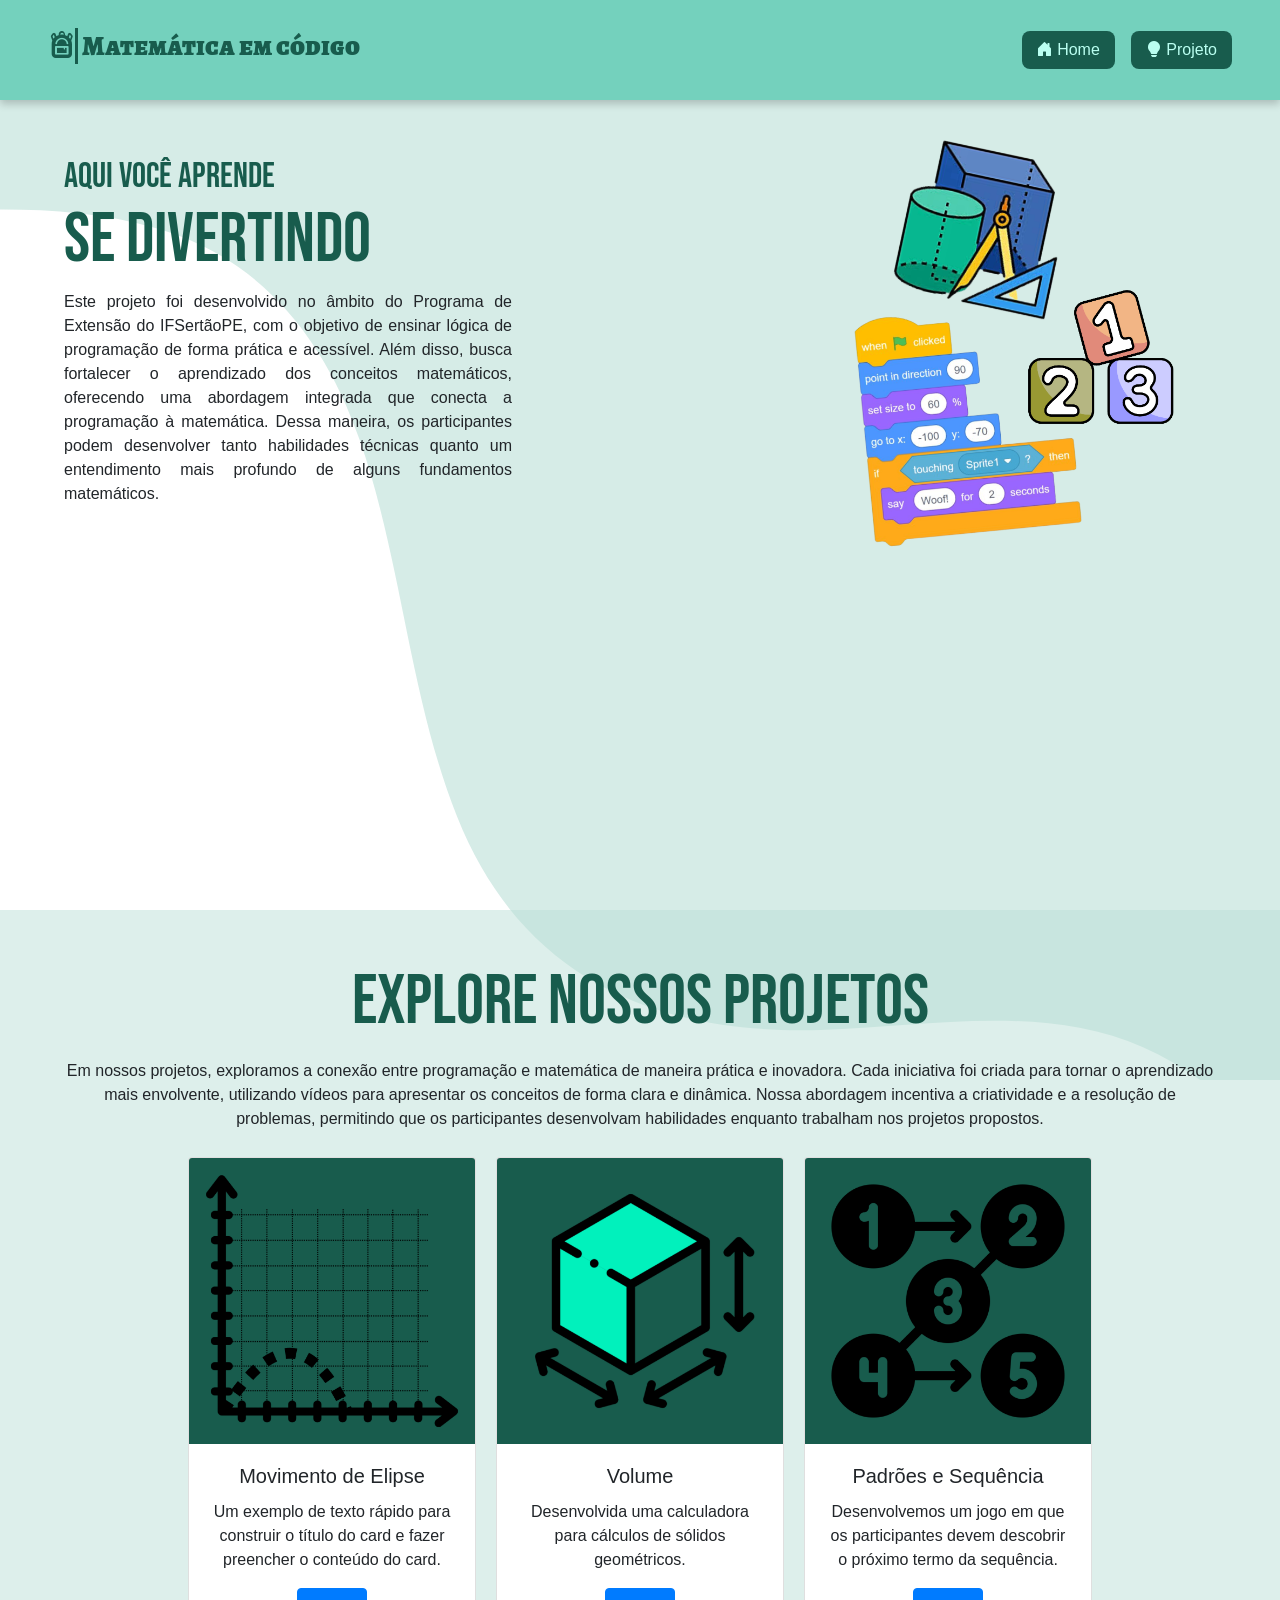
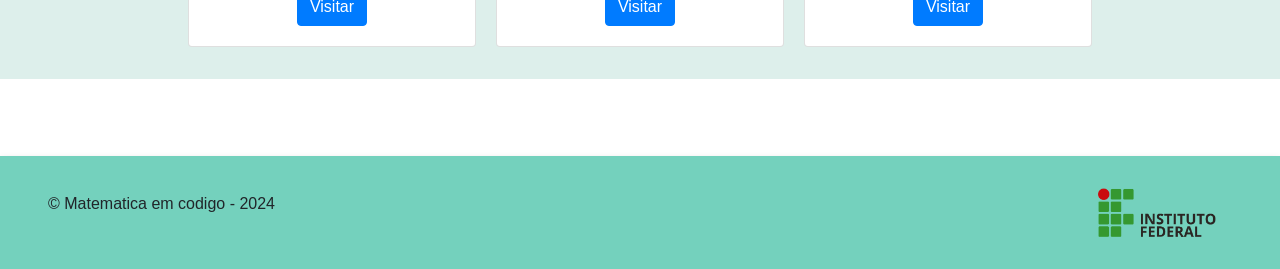
==== commit b8dde175: "interatividade com os botões utilizando o js" ====
--- a/index.html
+++ b/index.html
@@ -5,7 +5,6 @@
     <meta charset="UTF-8">
     <meta name="viewport" content="width=device-width, initial-scale=1.0">
     <meta name="keywords" content="Matematica, codigo, scratch">
-    
     <link rel="stylesheet" href="https://cdn.jsdelivr.net/npm/bootstrap-icons@1.11.3/font/bootstrap-icons.min.css">
     <link rel="stylesheet" href="https://stackpath.bootstrapcdn.com/bootstrap/4.1.3/css/bootstrap.min.css" integrity="sha384-MCw98/SFnGE8fJT3GXwEOngsV7Zt27NXFoaoApmYm81iuXoPkFOJwJ8ERdknLPMO" crossorigin="anonymous">
     <link rel="stylesheet" href="css/styles.css">
@@ -24,15 +23,19 @@
             </a>
         </div>
         <div class="botoes">
-            <a href="index.html" >
-                <span class="icon"><i class="bi bi-house-door-fill"></i></i></span>
+            <a href="#minhaNavBar" >
+                <span class="icon"><i class="bi bi-house-door-fill"></i></span>
                 <span class="text">Home</span>
+            </a>
+            <a href="#idNav-projetos">
+                <span class="icon"><i class="bi bi-lightbulb-fill"></i></span>
+                <span class="text">Projeto</span>
             </a>
         </div>
     </nav>
     
-    <header class="header">
-        <div class="headline">
+    <header class="header" id="minhaNavBar">
+        <div class="headline" >
             <h2>
                 aqui você aprende 
             </h2>
@@ -54,8 +57,8 @@
             <img style="max-width: 60%;" src="img/img-fundo.png" alt="">
         </div>
     </header>
-    
-    <section class="section">
+
+    <section class="section" id="idNav-projetos">
         <div class="section-tittle">
             <h2>Explore nossos projetos</h2>
             <p class="card-text">Em nossos projetos, exploramos a conexão entre programação e 
@@ -117,7 +120,7 @@
     <script src="https://code.jquery.com/jquery-3.3.1.slim.min.js" integrity="sha384-q8i/X+965DzO0rT7abK41JStQIAqVgRVzpbzo5smXKp4YfRvH+8abtTE1Pi6jizo" crossorigin="anonymous"></script>
     <script src="https://cdnjs.cloudflare.com/ajax/libs/popper.js/1.14.3/umd/popper.min.js" integrity="sha384-ZMP7rVo3mIykV+2+9J3UJ46jBk0WLaUAdn689aCwoqbBJiSnjAK/l8WvCWPIPm49" crossorigin="anonymous"></script>
     <script src="https://stackpath.bootstrapcdn.com/bootstrap/4.1.3/js/bootstrap.min.js" integrity="sha384-ChfqqxuZUCnJSK3+MXmPNIyE6ZbWh2IMqE241rYiqJxyMiZ6OW/JmZQ5stwEULTy" crossorigin="anonymous"></script>
-
+    <script src="javascript/script.js"></script>
 </body>
 
 </html>
--- a/css/styles.css
+++ b/css/styles.css
@@ -2,6 +2,10 @@
 
 * {
     box-sizing: border-box;
+}
+
+hmtl {
+    scroll-behavior: smooth;
 }
 
 :root {
@@ -111,6 +115,10 @@
     }
 }
 
+#idNav-projetos {
+    transition: 400ms;
+}
+
 /*BACKGROUDN DA PRIMEIRA TELA*/
 .header {
     display: flex;
@@ -357,34 +365,6 @@
     border-top-right-radius: calc(0.25rem - 1px);
 }
 
-.card {
-    margin-top: 7%;
-}
-
-.nav-pills .nav-link.active,
-.nav-pills .show > .nav-link {
-    background-color: #185c4d;
-}
-
-.nav-link {
-    color: #185c4d;
-}
-
-.nav-link:hover {
-    color: var(--backgroud-projetos-2-tela);
-}
-
-.btn-primary {
-    background-color: #185c4d;
-    border-color: #185c4d;
-}
-
-.btn-primary:hover {
-    border-color: var(--backgroud-projetos-2-tela);
-    background-color: var(--backgroud-projetos-2-tela);
-    color: black;
-}
-
 .text-decoration-paragrafo {
     text-transform: uppercase;
     color: #185c4d;
@@ -397,3 +377,23 @@
     font-size: 70px;
     margin: 15px 15px;
 }
+
+.text-aling-formatter {
+    text-align: left;
+}
+
+@media screen and (min-width: 365px) and (max-width: 564px) {
+    .text-decoration-title {
+        font-size: 40px;
+    }
+
+    .text-aling-formatter {
+        text-align: justify;
+    }
+}
+
+@media screen and (min-width: 200px) and (max-width: 364px) {
+    .text-decoration-title {
+        font-size: 20px;
+    }
+}
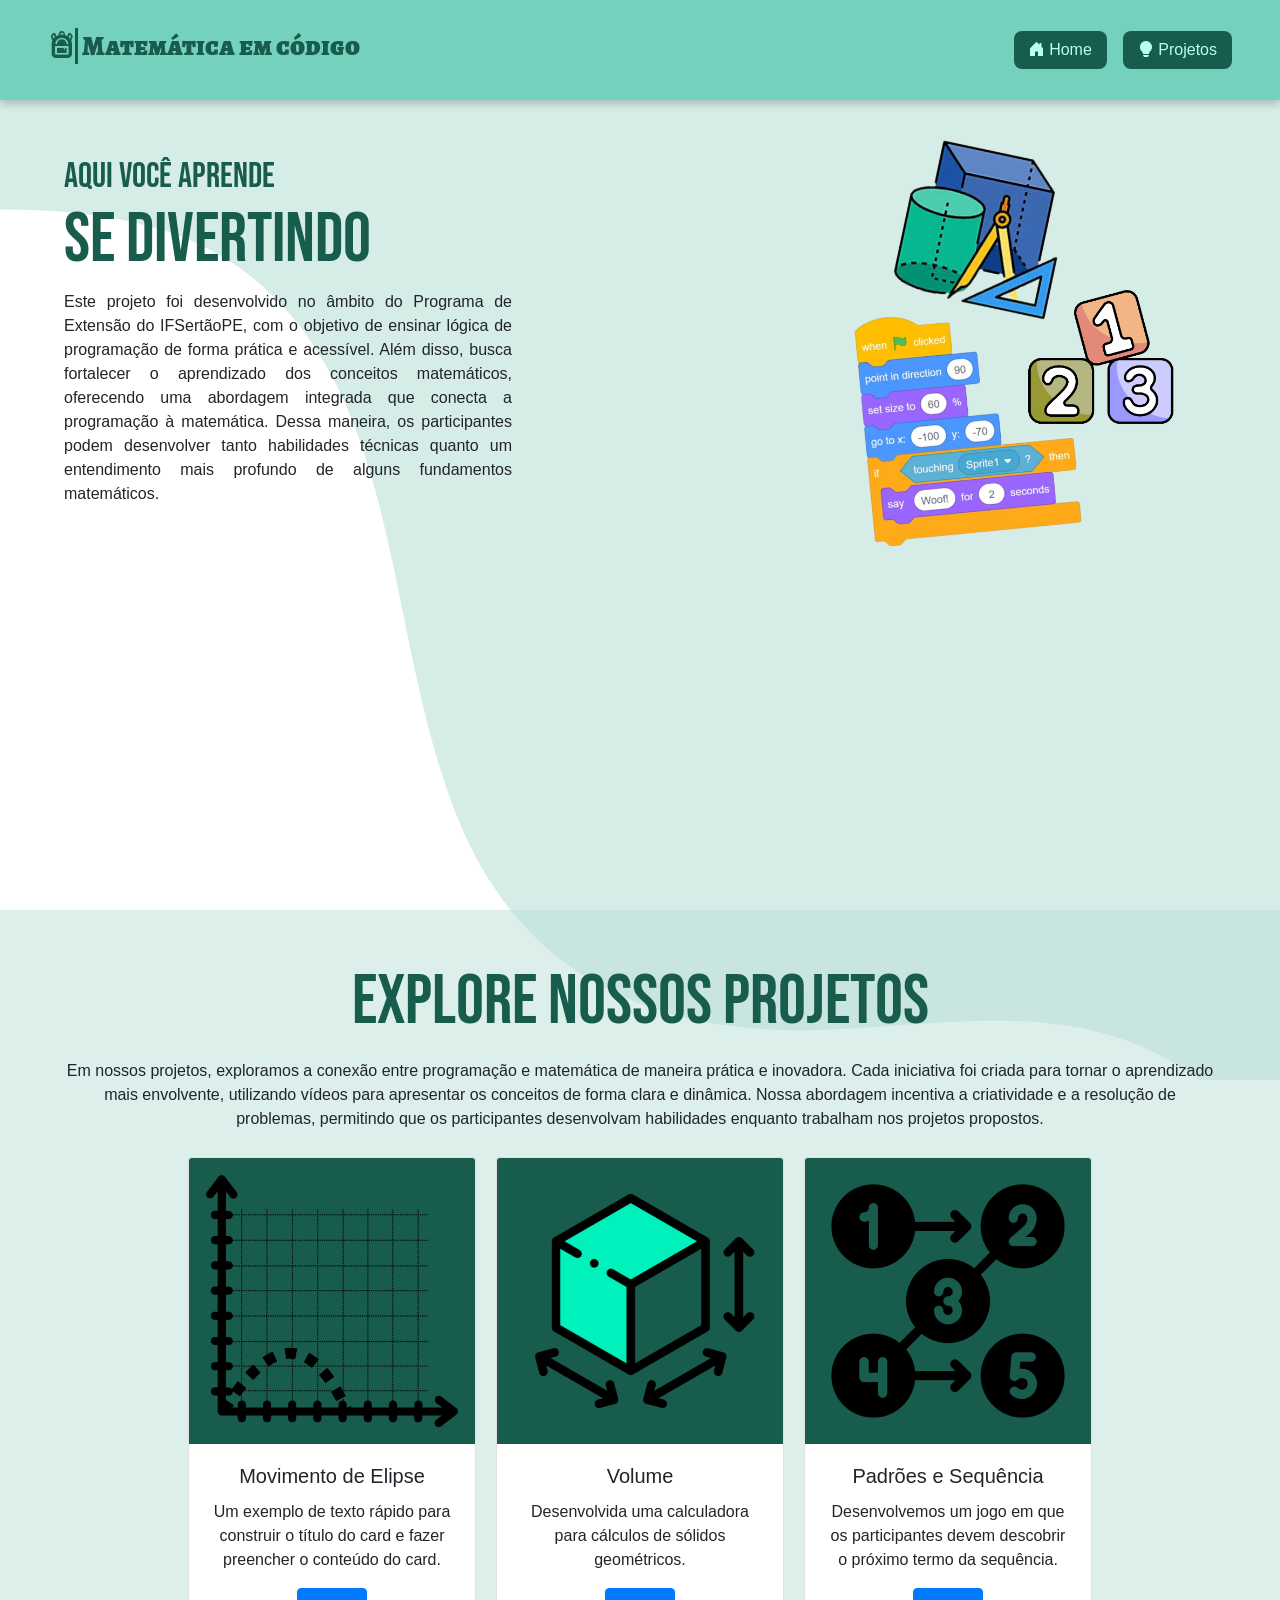
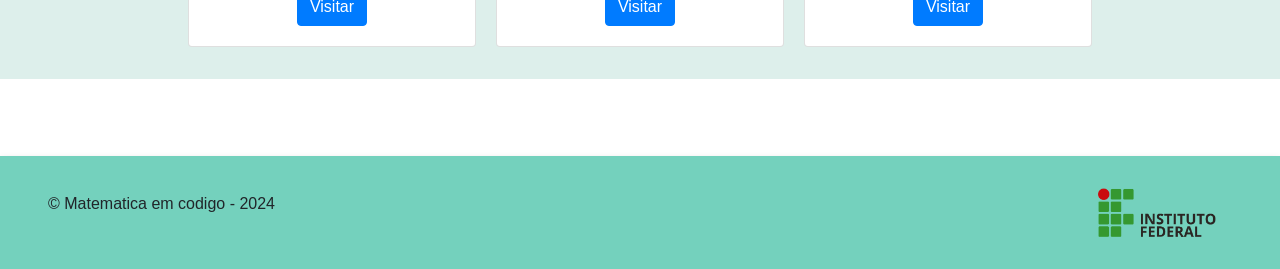
==== commit ddb27bbb: "Alteração no index" ====
--- a/index.html
+++ b/index.html
@@ -29,7 +29,7 @@
             </a>
             <a href="#idNav-projetos">
                 <span class="icon"><i class="bi bi-lightbulb-fill"></i></span>
-                <span class="text">Projeto</span>
+                <span class="text">Projetos</span>
             </a>
         </div>
     </nav>
